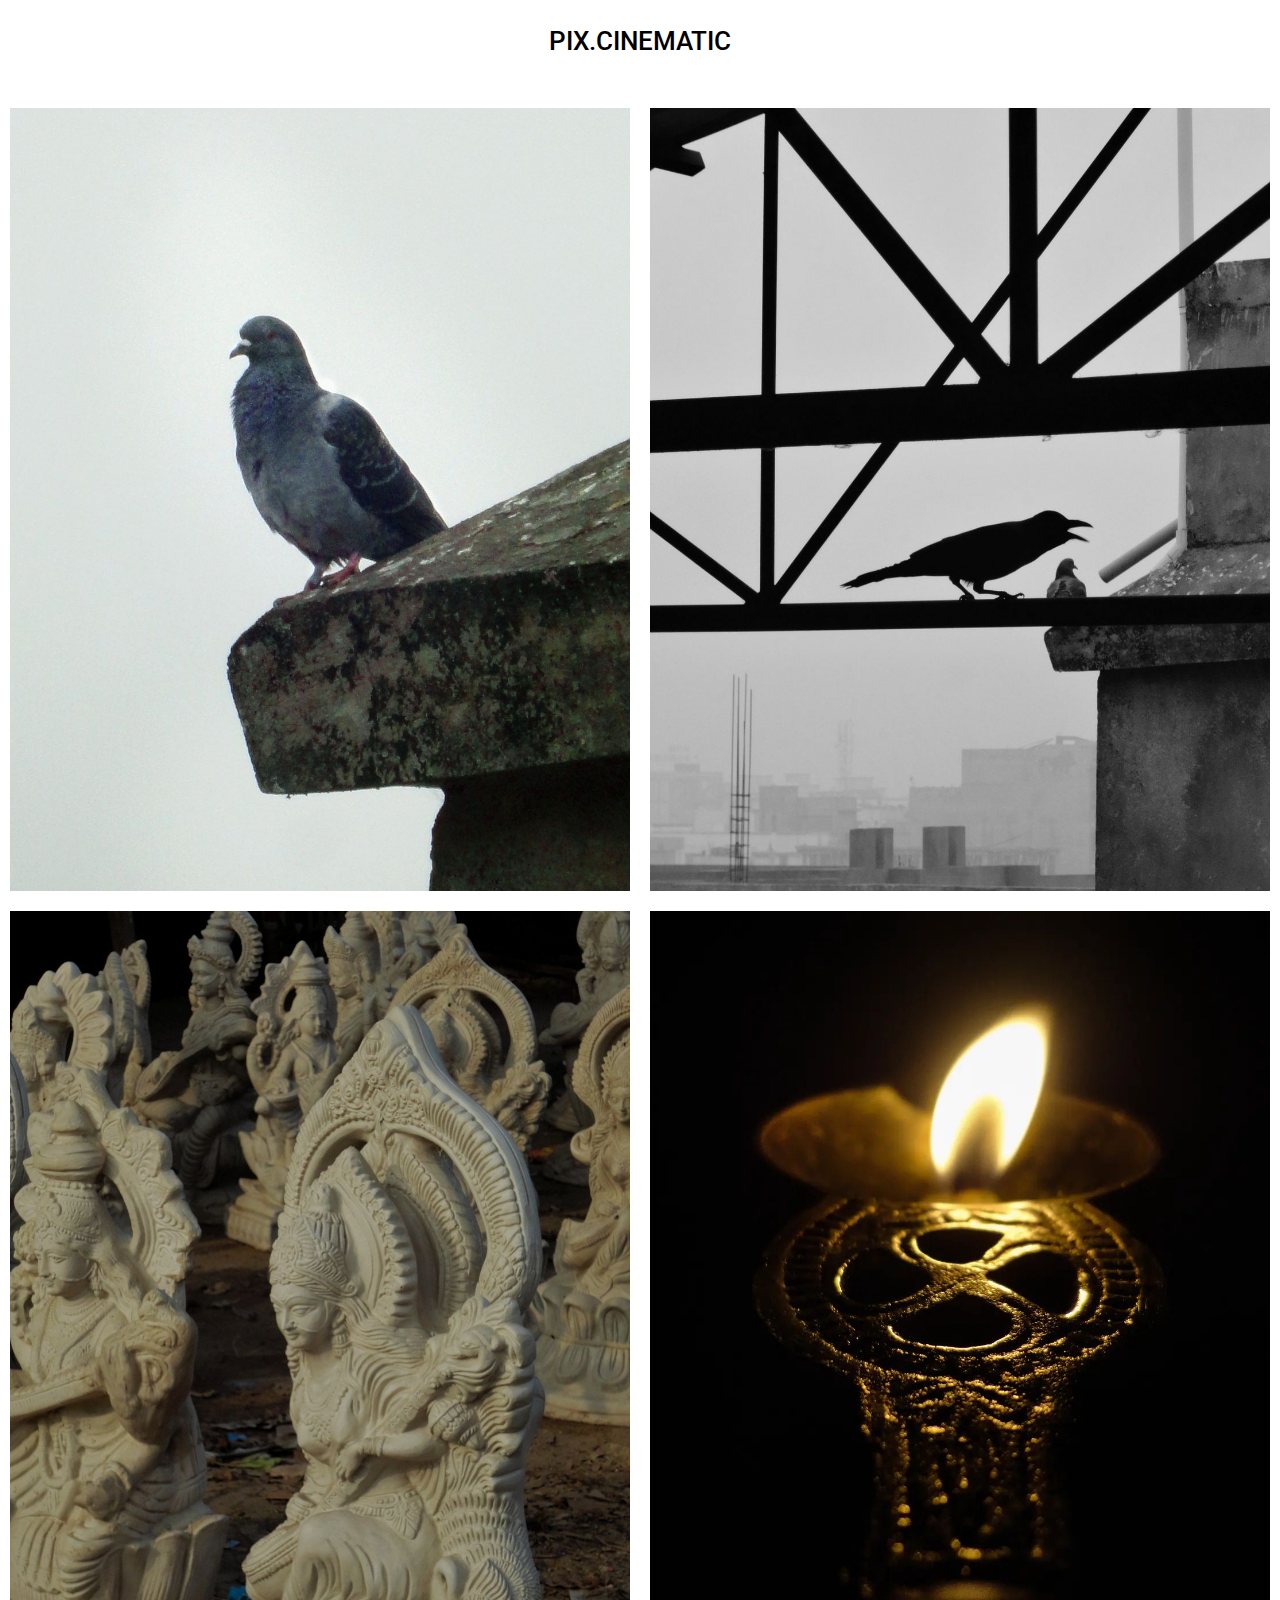
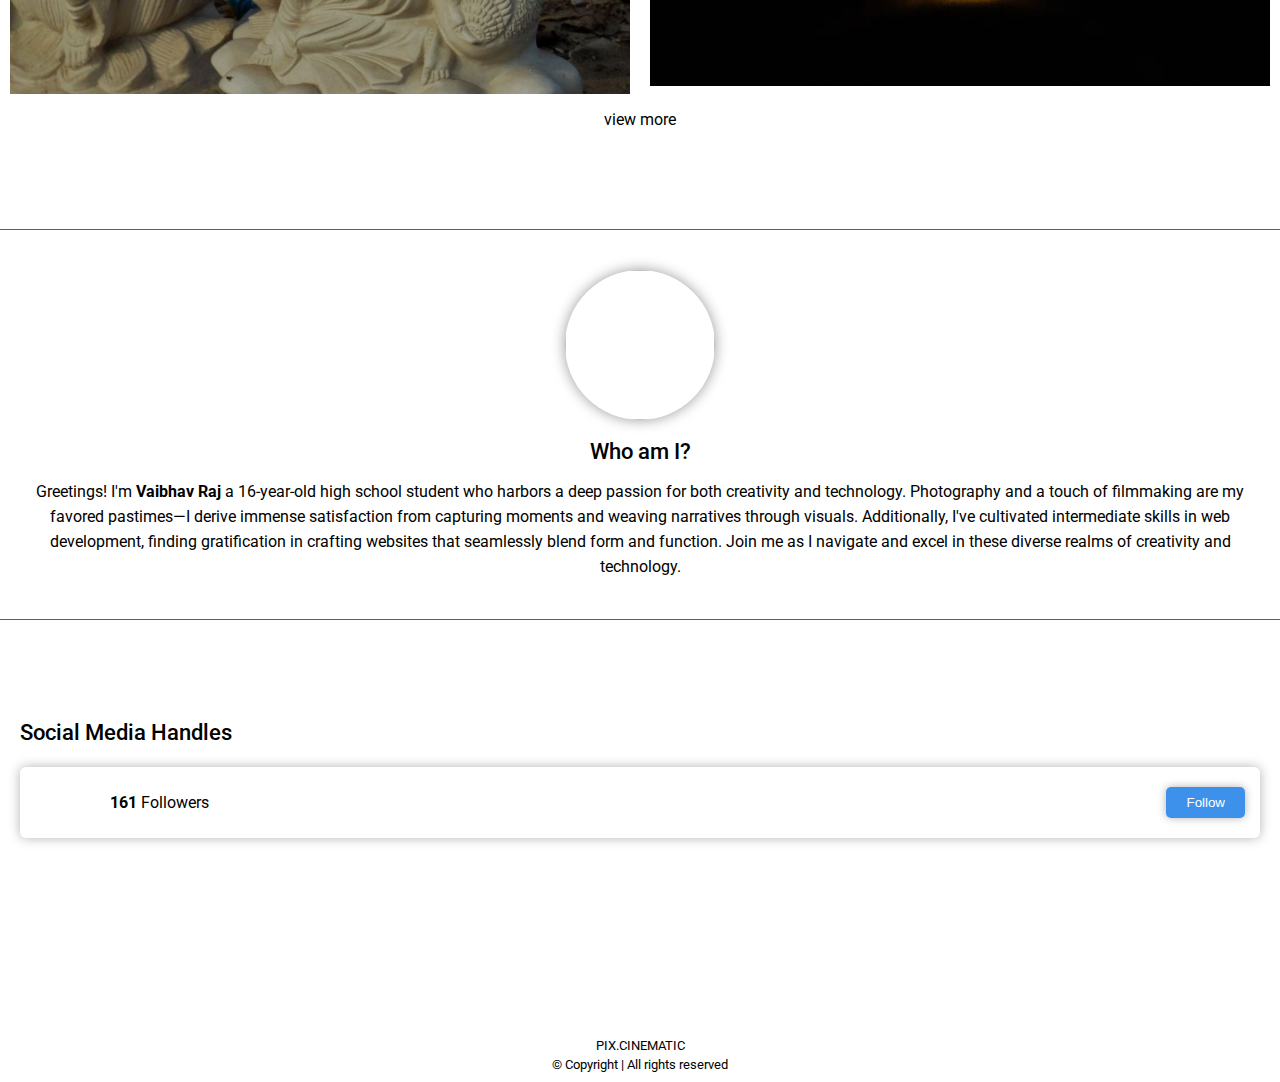
==== index.html @ 975d8ec2 "Update index.html" ====
<!DOCTYPE html>
<html lang="en">
<head>
    <meta charset="UTF-8">
    <meta name="viewport" content="width=device-width, initial-scale=1.0">
    <link rel="icon" href="photos/favicon.ico" type="image/x-icon">
    <link rel="preconnect" href="https://fonts.googleapis.com">
    <link rel="preconnect" href="https://fonts.gstatic.com" crossorigin>
    <link href="https://fonts.googleapis.com/css2?family=Roboto:ital,wght@0,100;0,300;0,400;0,500;0,700;0,900;1,100;1,300;1,400;1,500;1,700;1,900&display=swap" rel="stylesheet">
    <link rel="stylesheet" href="styles/general.css">
    <link rel="stylesheet" href="styles/header.css">
    <link rel="stylesheet" href="styles/image-gallery.css">
    <title>PIX.CINEMATIC</title>
</head>
<body>
    <div class="website-title-container">
        <p class="website-title">
            PIX.CINEMATIC
        </p>
    </div>

    <div class="image-gallery">
        <img src="photos/323718469_852703949117748_4686395099202773573_n.jpg" alt="" class="img1">
        <img src="photos/324070933_559258069401176_3761533366949712993_n.jpg" alt="" class="img1">
        <img src="photos/323819010_437689265125963_5171360180471451724_n.jpg" alt="" class="img1">
        <img src="photos/313040644_421144173552099_348940102119097454_n.webp.jpg" alt="" class="img1">
    </div>
    <div class="view-more-container">
        <p class="view-more">
            <a href="https://www.instagram.com/pix.cinematic/" target="_blank" style="text-decoration: none; color: black;">
            view more
        </a>
        </p>
    </div>
    <div class="line-break"></div>
    <div class="portfolio">
        <div class="my-image-conatiner">
            <img class="my-image" src="photos/20221016_215756.jpg" alt="">
        </div>
        <div class="about-me">
            <p class="my-name">Who am I?</p>
            <p class="my-info">Greetings! I'm <b>Vaibhav Raj</b> a 16-year-old high school student who harbors a deep passion for both creativity and technology. Photography and a touch of filmmaking are my favored pastimes—I derive immense satisfaction from capturing moments and weaving narratives through visuals. Additionally, I've cultivated intermediate skills in web development, finding gratification in crafting websites that seamlessly blend form and function. Join me as I navigate and excel in these diverse realms of creativity and technology.
            </p>
        </div>
        
    </div>
    <div class="line-break"></div>
    <div class="social-media-handles-section">
        <p class="social-media-handles">Social Media Handles</p>
        <div class="instagram-handle">
            
            <img src="Photos/324909149_715443993531670_6586770427193460908_n.jpg" alt="" class="insta-profile-pic">
            
            <div class="followers-section">
                <p><b>161</b> Followers</p>
            </div>
            <div class="button-section" >
                <a href="https://www.instagram.com/pix.cinematic/" style="text-decoration: none;">
                <button class="follow-button">
                    Follow
                </button>
            </a>
            </div>
        </div>
    </div>
    <!--<div class="line-break"></div>-->
    <div class="footer">
        <p class="pix-cinematic">
            PIX.CINEMATIC
        </p>
        <p class="footer-text">
            &#169; Copyright | All rights reserved
        </p>

    </div>
</body>
</html>
---- styles/general.css ----
body {
    font-family: Roboto, Arial;
    margin: 0;
}
.footer {
    text-align: center;
    margin-bottom: 10px;
    margin-top: 100px;
}
.footer-text {
    margin-top: 0;
    margin-bottom: 0px;
    font-size: 13px;
}
.pix-cinematic {
    margin-top: 0;
    margin-bottom: 4px;
    font-size: 13px;
}
---- styles/header.css ----
.website-title-container {
    text-align: center;
    height: 32px;
    margin-top: 0;
    margin-bottom: 50px;
}
.website-title {
    font-size: 26px;
    font-weight: 500;
}
---- styles/image-gallery.css ----
.image-gallery {
    display: grid;
    grid-template-columns: 1fr 1fr;
    column-gap: 20px;
    row-gap: 20px;
    margin-top: 0;
    padding-left: 10px;
    padding-right: 10px;
    background-color: rgb(255, 255, 255);

}
.img1 {
    width: 100%;
}
.view-more-container {
    text-align: center;
    margin-bottom: 100px;
}
.line-break {
    height: 1px;
    background-color: rgb(96, 96, 96);

}
.portfolio {
    text-align: center;
    padding-left: 10px;
    padding-right: 10px;
    margin-top: 40px;
    
}
.about-me {
    text-align: center;
    margin-bottom: 40px;
}
.my-image-container {
    margin-left: 20px;
    width: 150px;
}
.my-image {
    width: 150px;
    height: 150px;
    object-fit: cover;
    object-position: top;
    border-radius: 50%;
    box-shadow: 0px 0px 14px rgba(0, 0, 0, 0.4);
    /*border-style: solid;
    border-width: 2px;
    border-color: rgb(96, 96, 96);*/
}
.my-name {
    font-size: 22px;
    font-weight: 500;
    margin-top: 15px;
    margin-bottom: 0;
}
.my-info {
    line-height: 25px;
    margin-top: 15px;
}
.social-media-handles-section {
    padding-left: 20px;
    padding-right: 20px;
    margin-top: 100px;
    margin-bottom: 200px;
}
.social-media-handles {
    font-size: 22px;
    font-weight: 500;
}
.instagram-handle {
    display: flex;
    flex-direction: row;
    align-items: center;
    justify-content: space-between;
    box-shadow: 0px 0px 12px rgba(0, 0, 0, 0.3);
    padding-top: 10px;
    padding-bottom: 10px;
    padding-left: 15px;
    padding-right: 15px;
    border-radius: 6px;

}

.insta-profile-pic {
    width: 60px;
    border-radius: 50%;
}
.followers-section {
    flex: 1;
    margin-left: 15px;
    margin-right: 20px;
}

.follow-button {
    background-color: rgb(61, 145, 235);
    color: white;
    padding-top: 8px;
    padding-bottom: 8px;
    padding-left: 20px;
    padding-right: 20px;
    border: none;
    border-radius: 5px;
    box-shadow: 0px 0px 8px rgba(0, 0, 0, 0.3);
    cursor: pointer;
    transition: background-color 0.15s;

}
.follow-button:active {
    background-color: rgb(38, 130, 228);
}
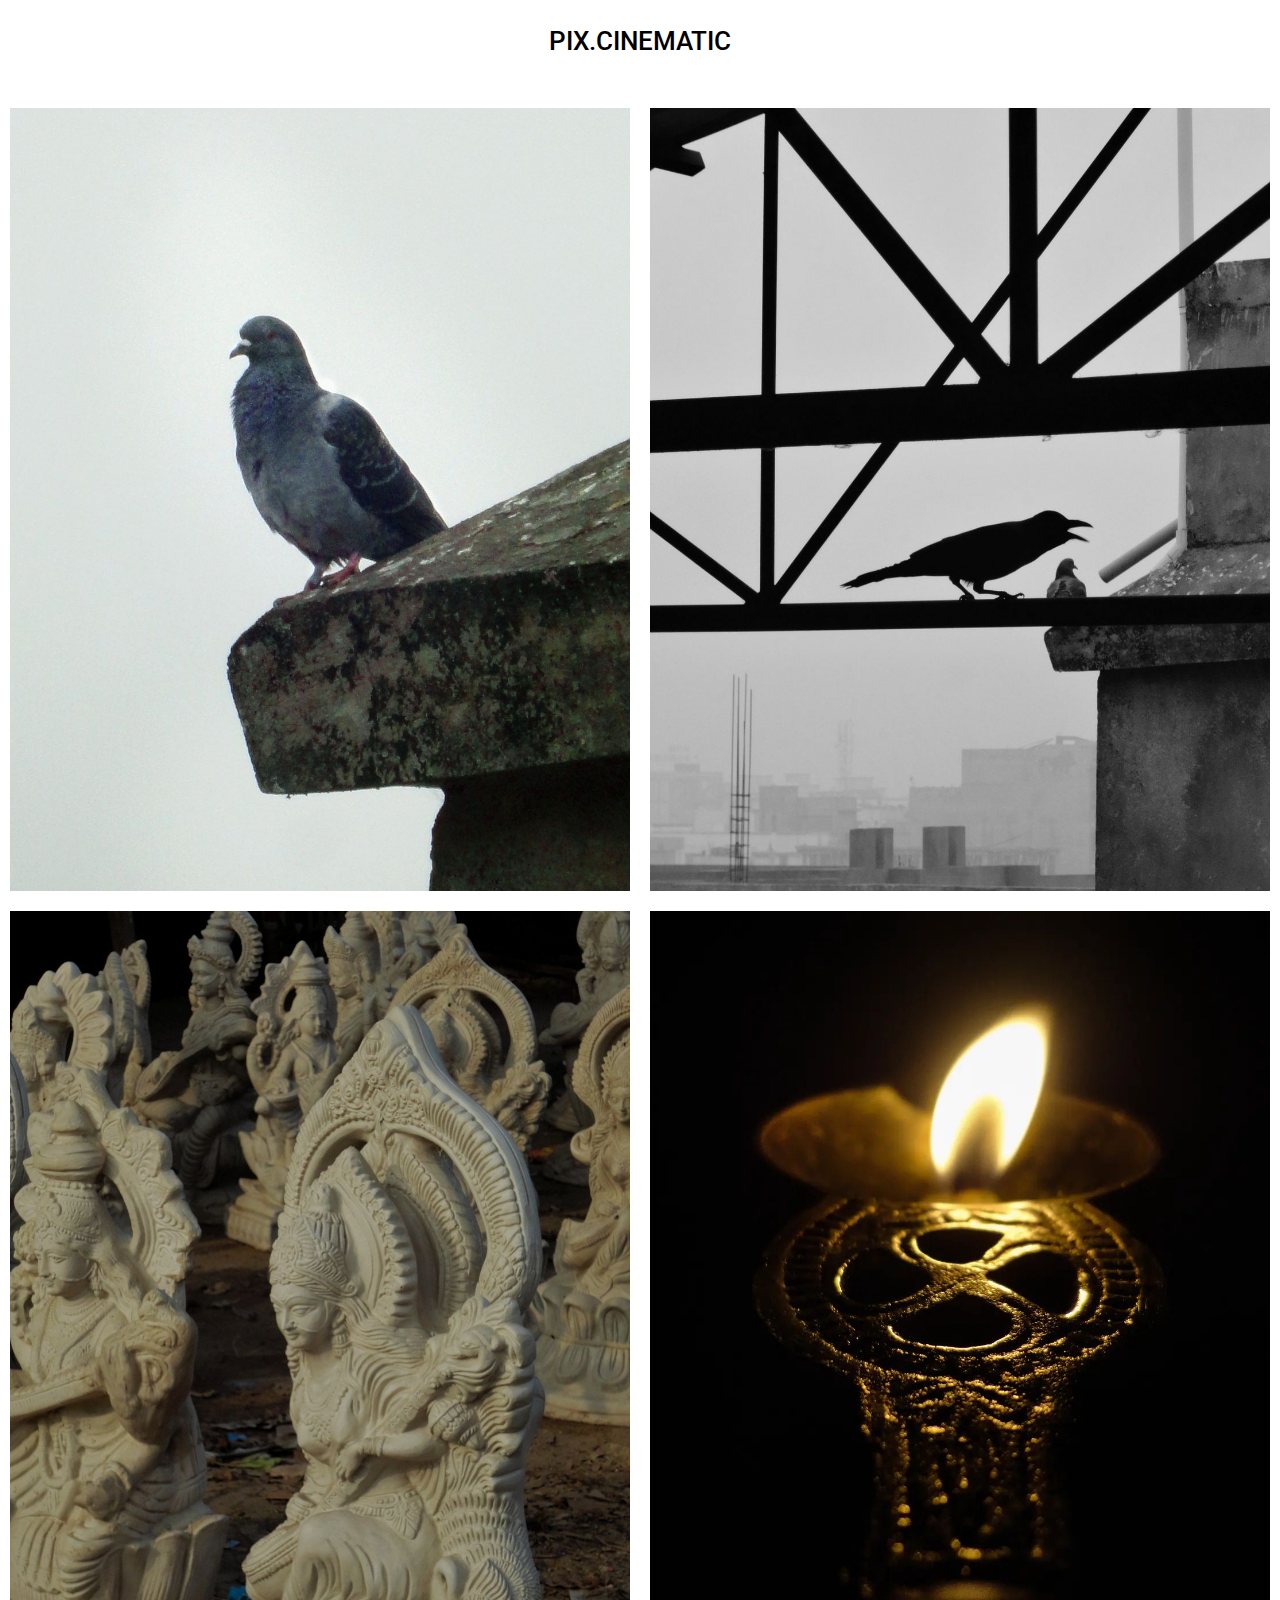
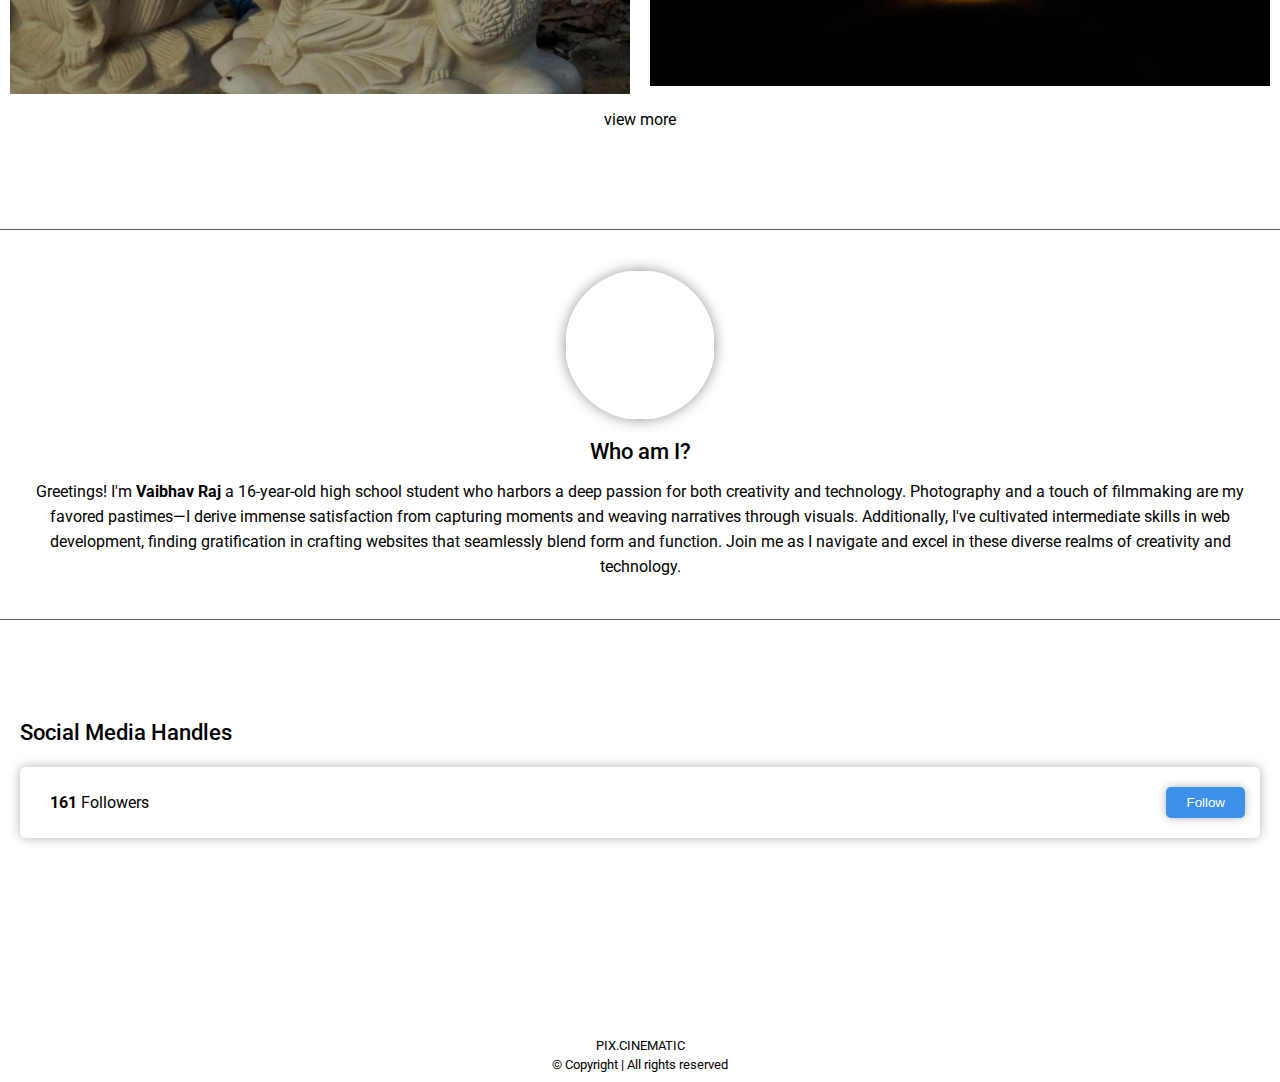
==== commit ef884363: "Update index.html" ====
--- a/index.html
+++ b/index.html
@@ -49,8 +49,9 @@
         <p class="social-media-handles">Social Media Handles</p>
         <div class="instagram-handle">
             
-            <img src="Photos/324909149_715443993531670_6586770427193460908_n.jpg" alt="" class="insta-profile-pic">
-            
+            <div class="image-container-profile">
+                <img src="Photos/324909149_715443993531670_6586770427193460908_n.jpg" alt="" class="insta-profile-pic">
+            </div>
             <div class="followers-section">
                 <p><b>161</b> Followers</p>
             </div>
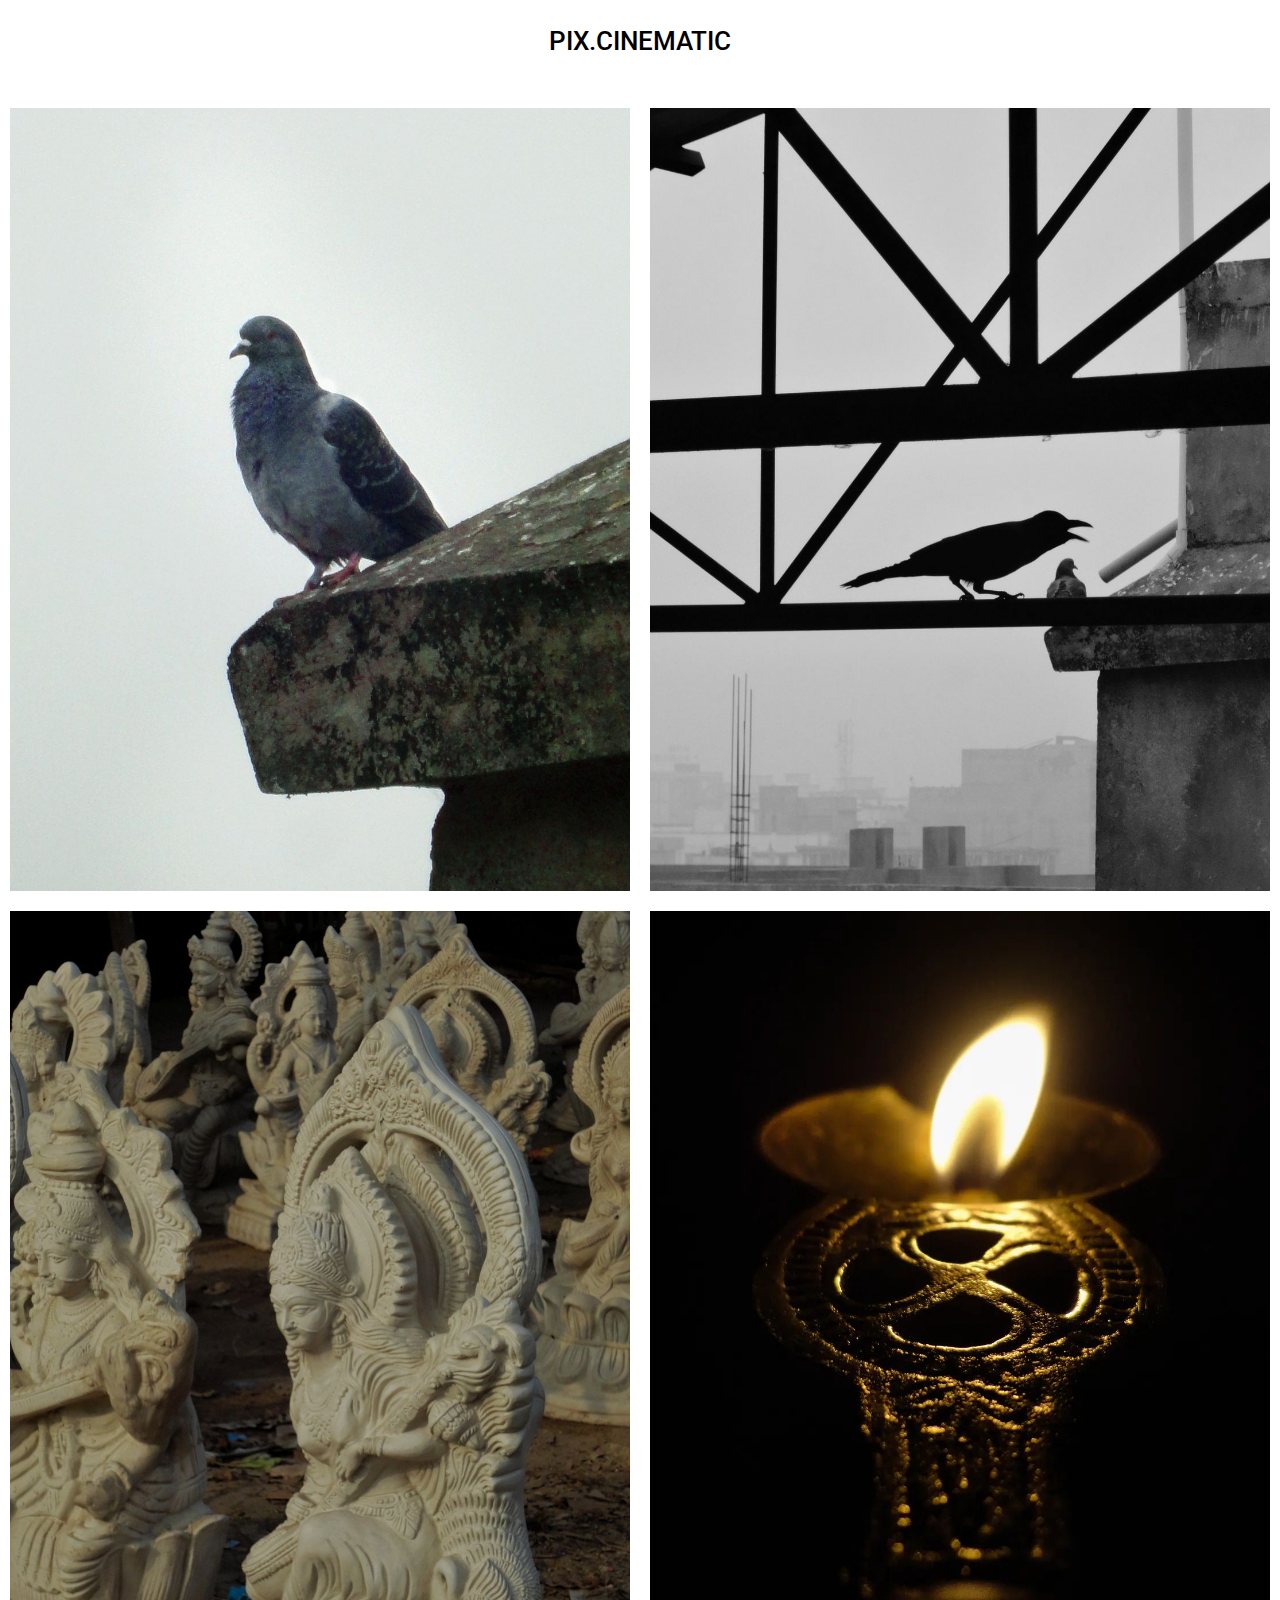
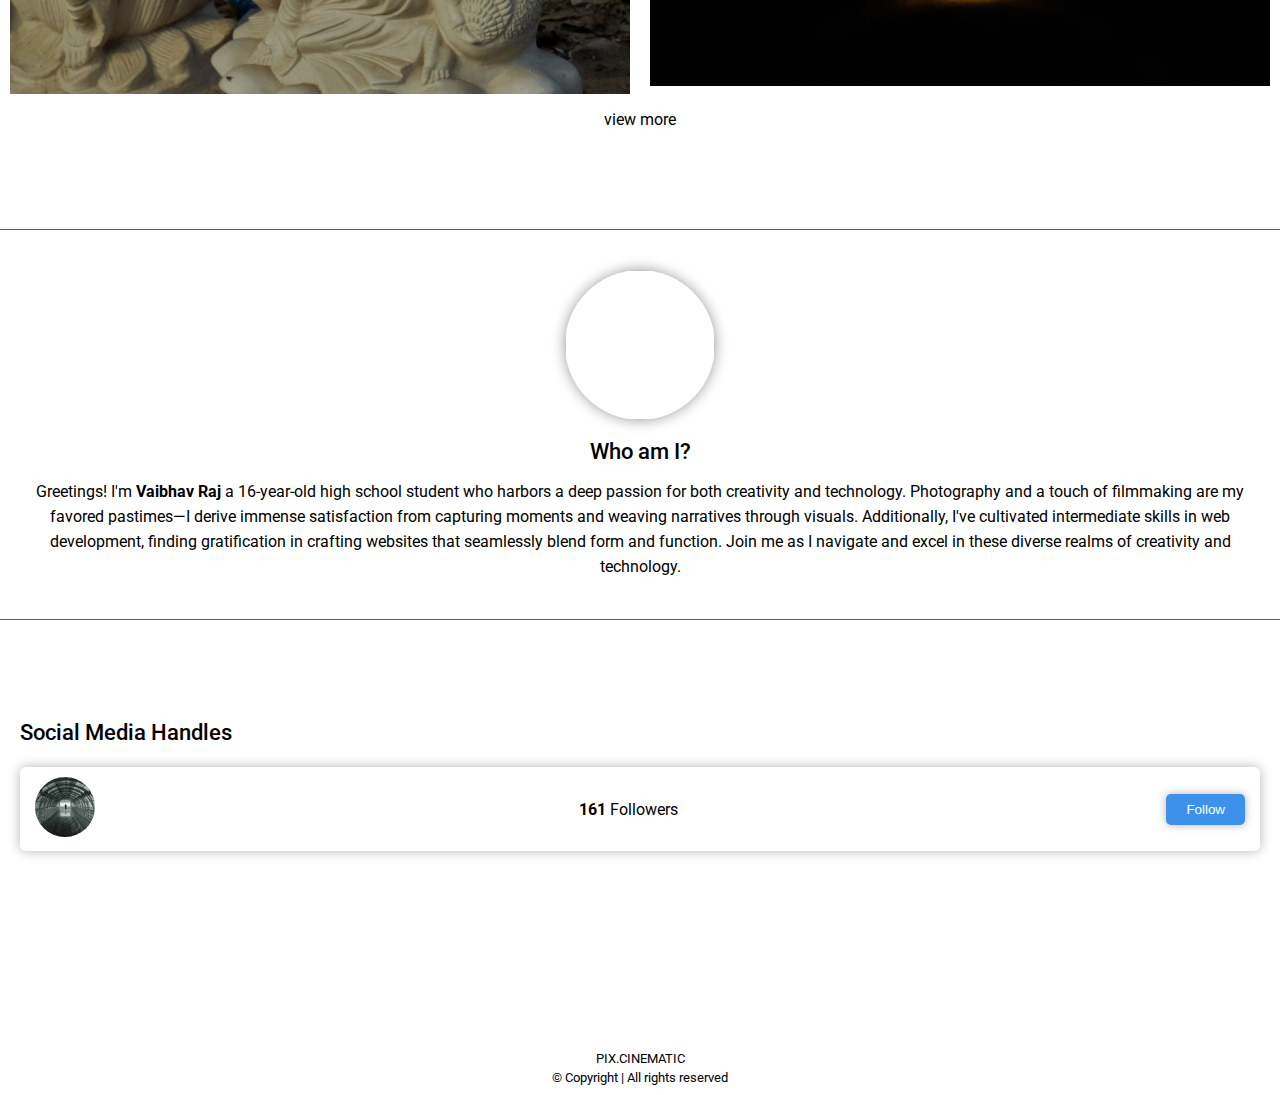
==== commit dddfa755: "Update index.html" ====
--- a/index.html
+++ b/index.html
@@ -50,7 +50,7 @@
         <div class="instagram-handle">
             
             <div class="image-container-profile">
-                <img src="Photos/324909149_715443993531670_6586770427193460908_n.jpg" alt="" class="insta-profile-pic">
+                <img src="photos/324909149_715443993531670_6586770427193460908_n.jpg" alt="" class="insta-profile-pic">
             </div>
             <div class="followers-section">
                 <p><b>161</b> Followers</p>
--- a/styles/image-gallery.css
+++ b/styles/image-gallery.css
@@ -81,12 +81,15 @@
 
 }
 
+.image-container-profile {
+    width: 60px;
+}
 .insta-profile-pic {
     width: 60px;
     border-radius: 50%;
 }
 .followers-section {
-    flex: 1;
+    
     margin-left: 15px;
     margin-right: 20px;
 }
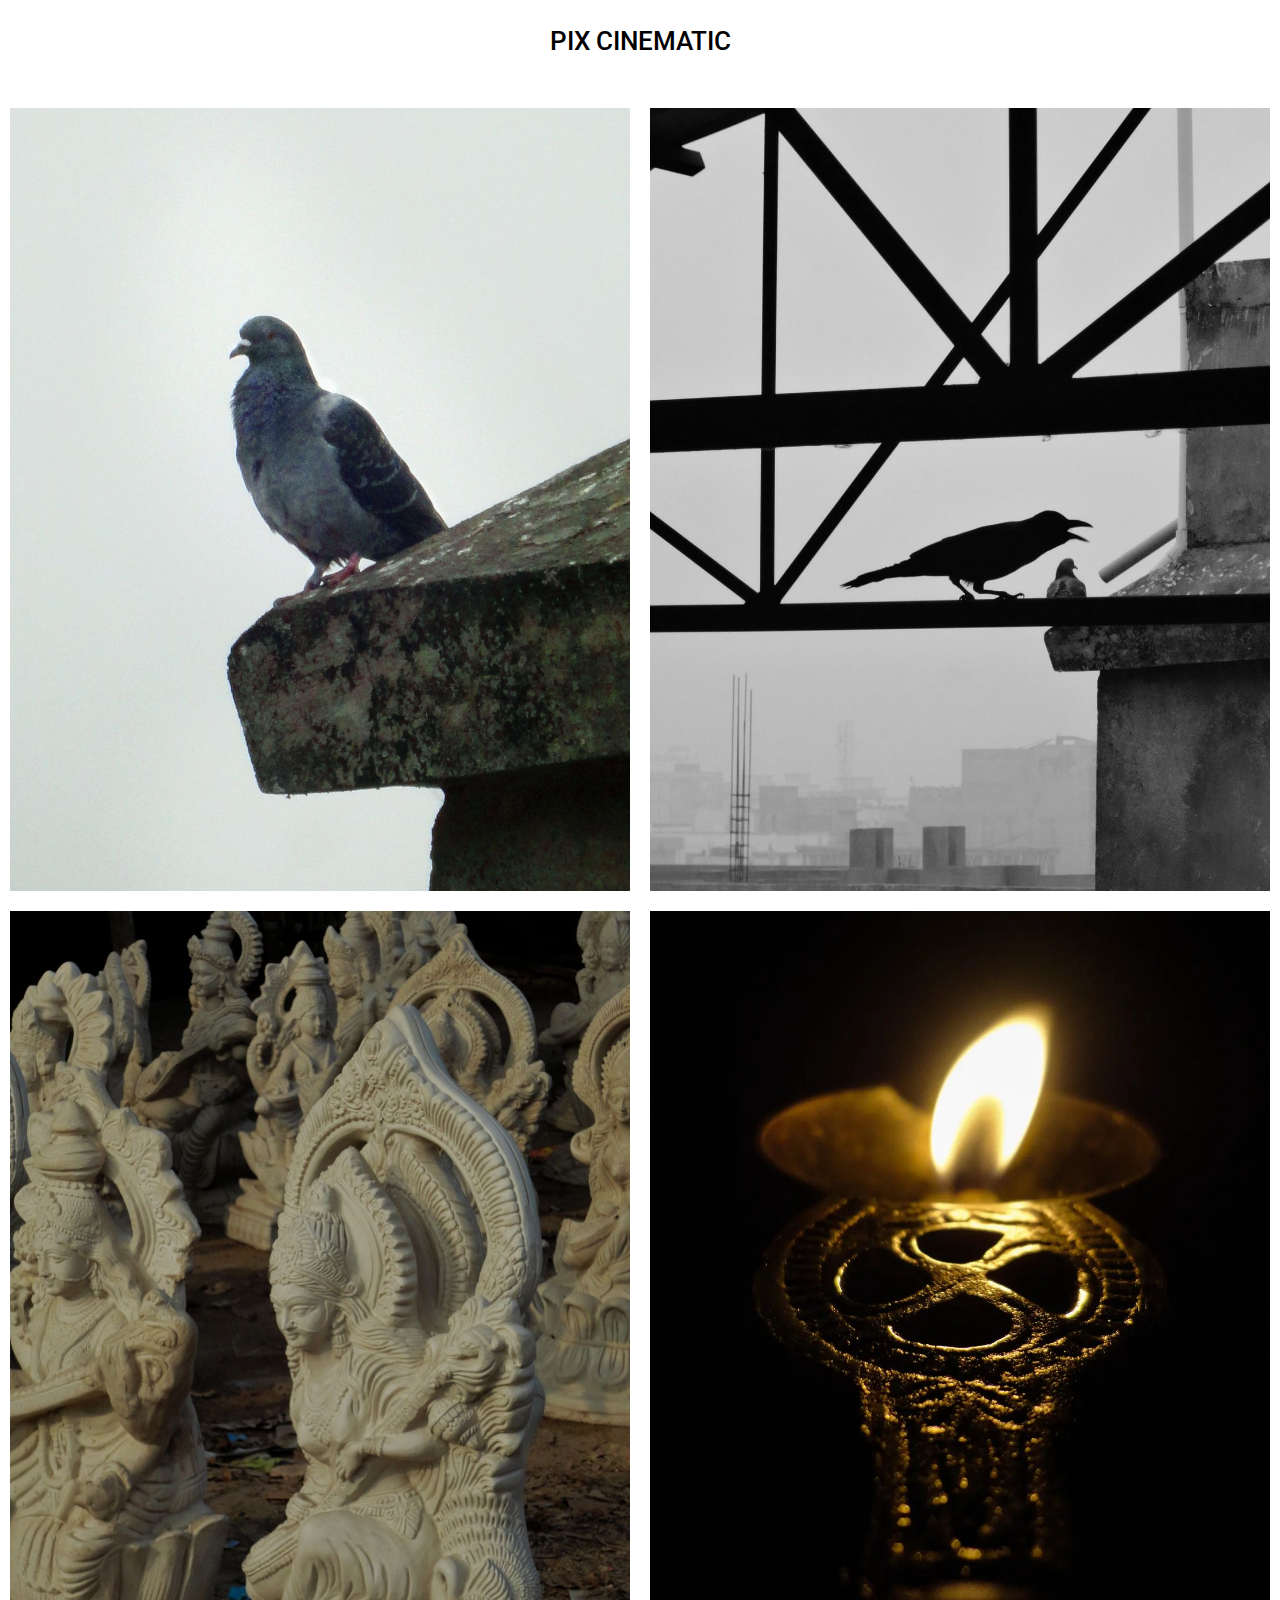
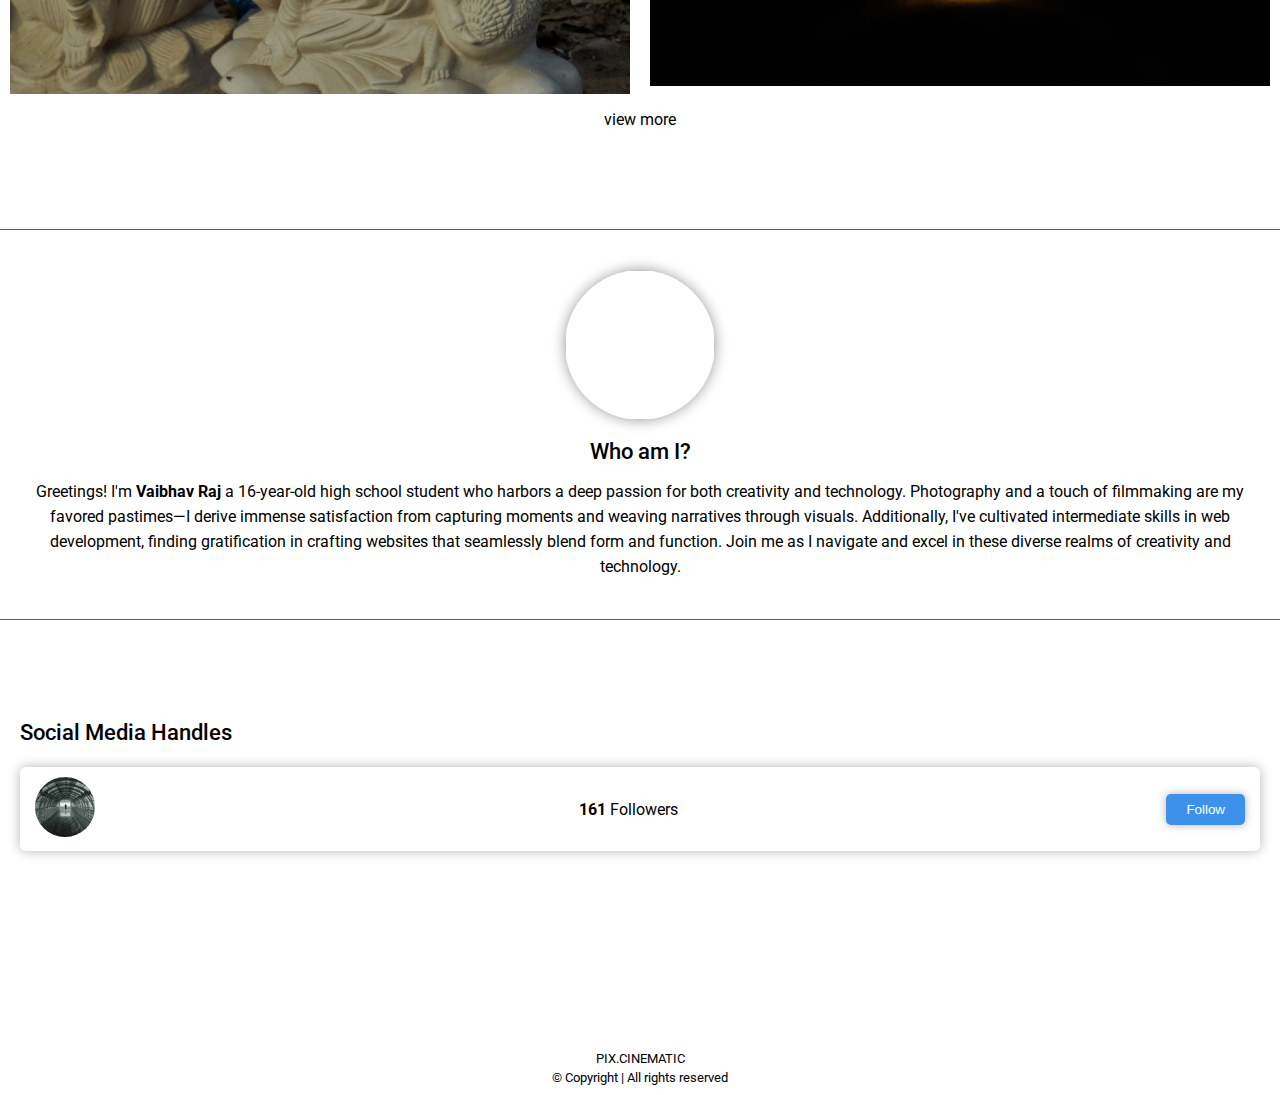
==== commit 43011ef4: "Update index.html" ====
--- a/index.html
+++ b/index.html
@@ -15,7 +15,7 @@
 <body>
     <div class="website-title-container">
         <p class="website-title">
-            PIX.CINEMATIC
+            PIX CINEMATIC
         </p>
     </div>
 
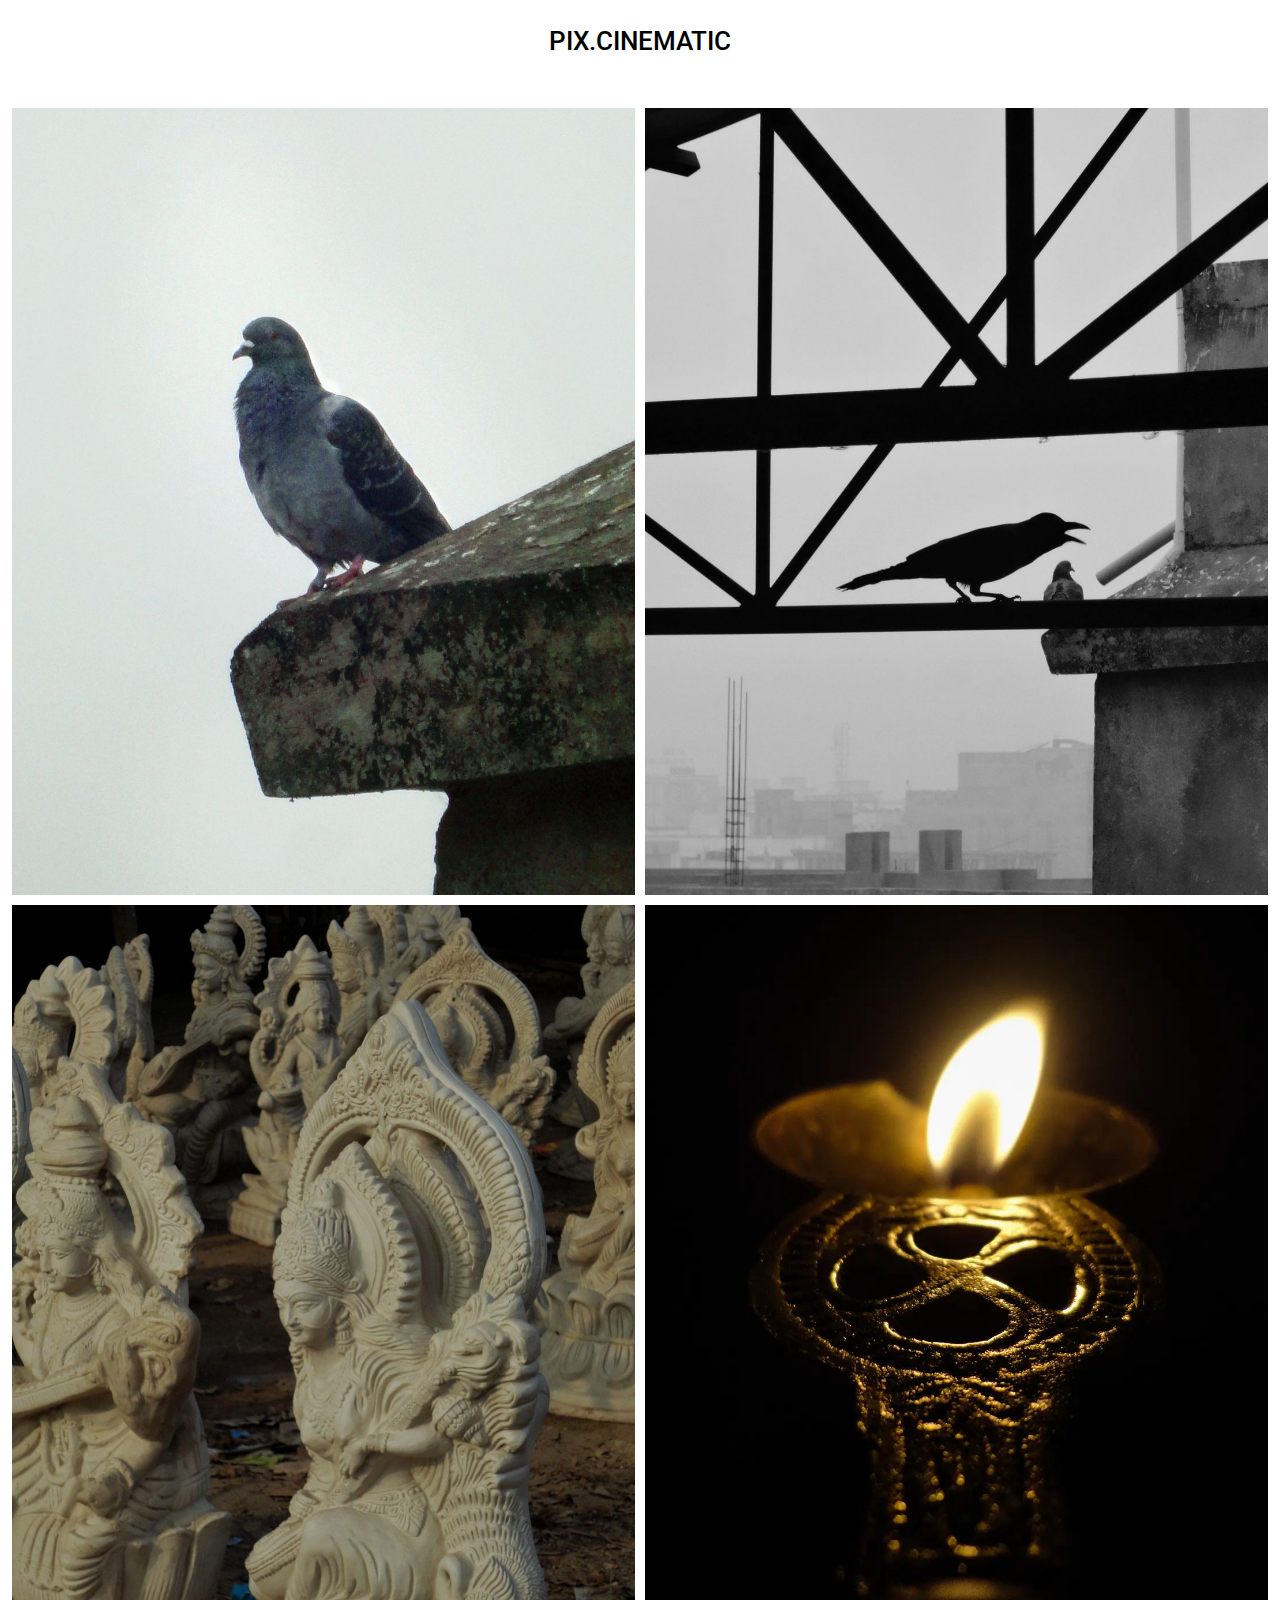
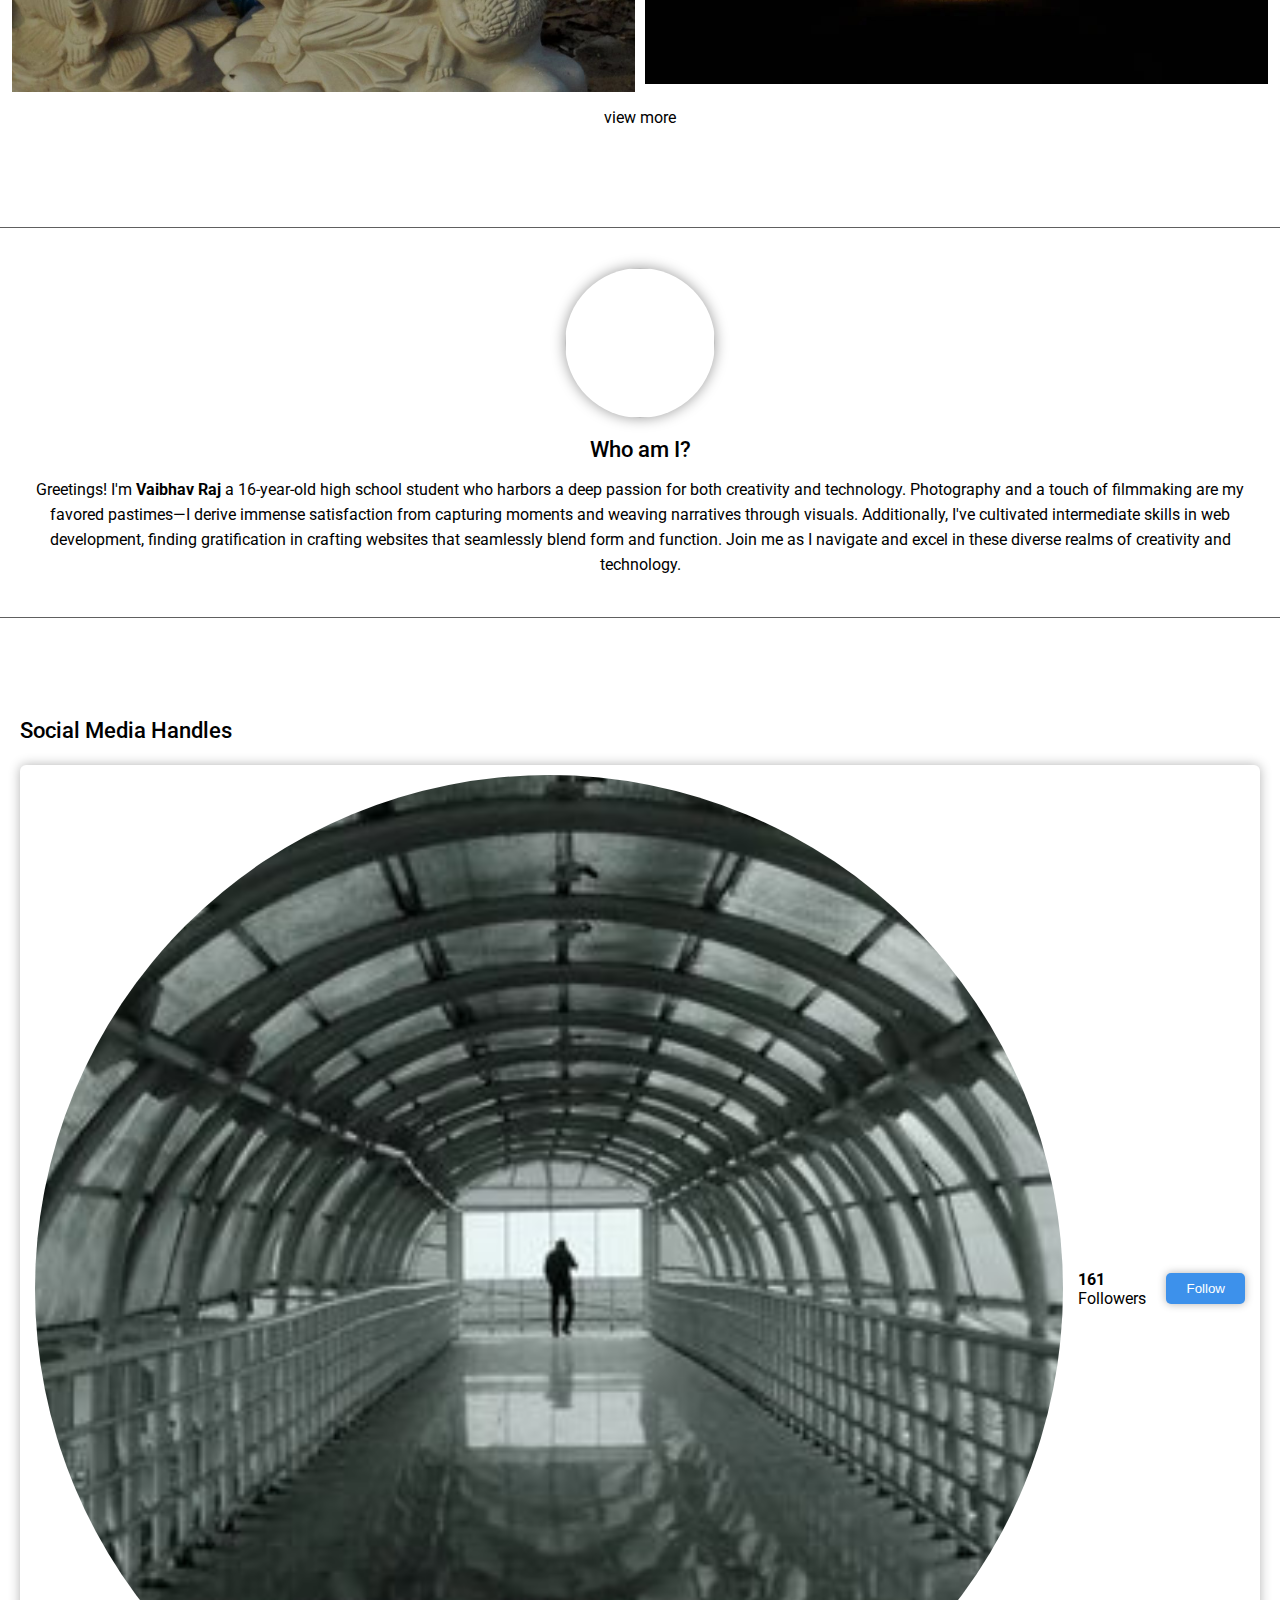
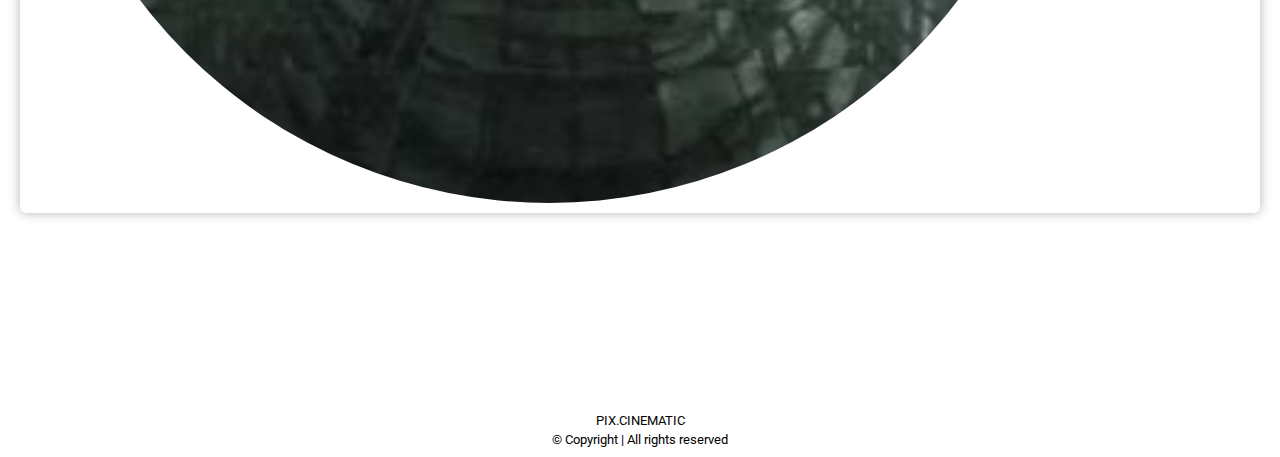
==== commit 5aa116ea: "Update index.html" ====
--- a/index.html
+++ b/index.html
@@ -15,7 +15,7 @@
 <body>
     <div class="website-title-container">
         <p class="website-title">
-            PIX CINEMATIC
+            PIX.CINEMATIC
         </p>
     </div>
 
@@ -49,9 +49,8 @@
         <p class="social-media-handles">Social Media Handles</p>
         <div class="instagram-handle">
             
-            <div class="image-container-profile">
-                <img src="photos/324909149_715443993531670_6586770427193460908_n.jpg" alt="" class="insta-profile-pic">
-            </div>
+            <img src="photos/324909149_715443993531670_6586770427193460908_n.jpg" alt="" class="insta-profile-pic">
+            
             <div class="followers-section">
                 <p><b>161</b> Followers</p>
             </div>
--- a/styles/image-gallery.css
+++ b/styles/image-gallery.css
@@ -1,11 +1,11 @@
 .image-gallery {
     display: grid;
     grid-template-columns: 1fr 1fr;
-    column-gap: 20px;
-    row-gap: 20px;
+    column-gap: 10px;
+    row-gap: 10px;
     margin-top: 0;
-    padding-left: 10px;
-    padding-right: 10px;
+    padding-left: 12px;
+    padding-right: 12px;
     background-color: rgb(255, 255, 255);
 
 }
@@ -23,8 +23,8 @@
 }
 .portfolio {
     text-align: center;
-    padding-left: 10px;
-    padding-right: 10px;
+    padding-left: 12px;
+    padding-right: 12px;
     margin-top: 40px;
     
 }
@@ -85,11 +85,11 @@
     width: 60px;
 }
 .insta-profile-pic {
-    width: 60px;
+    width: 100%;
     border-radius: 50%;
 }
 .followers-section {
-    
+    flex: 1;
     margin-left: 15px;
     margin-right: 20px;
 }
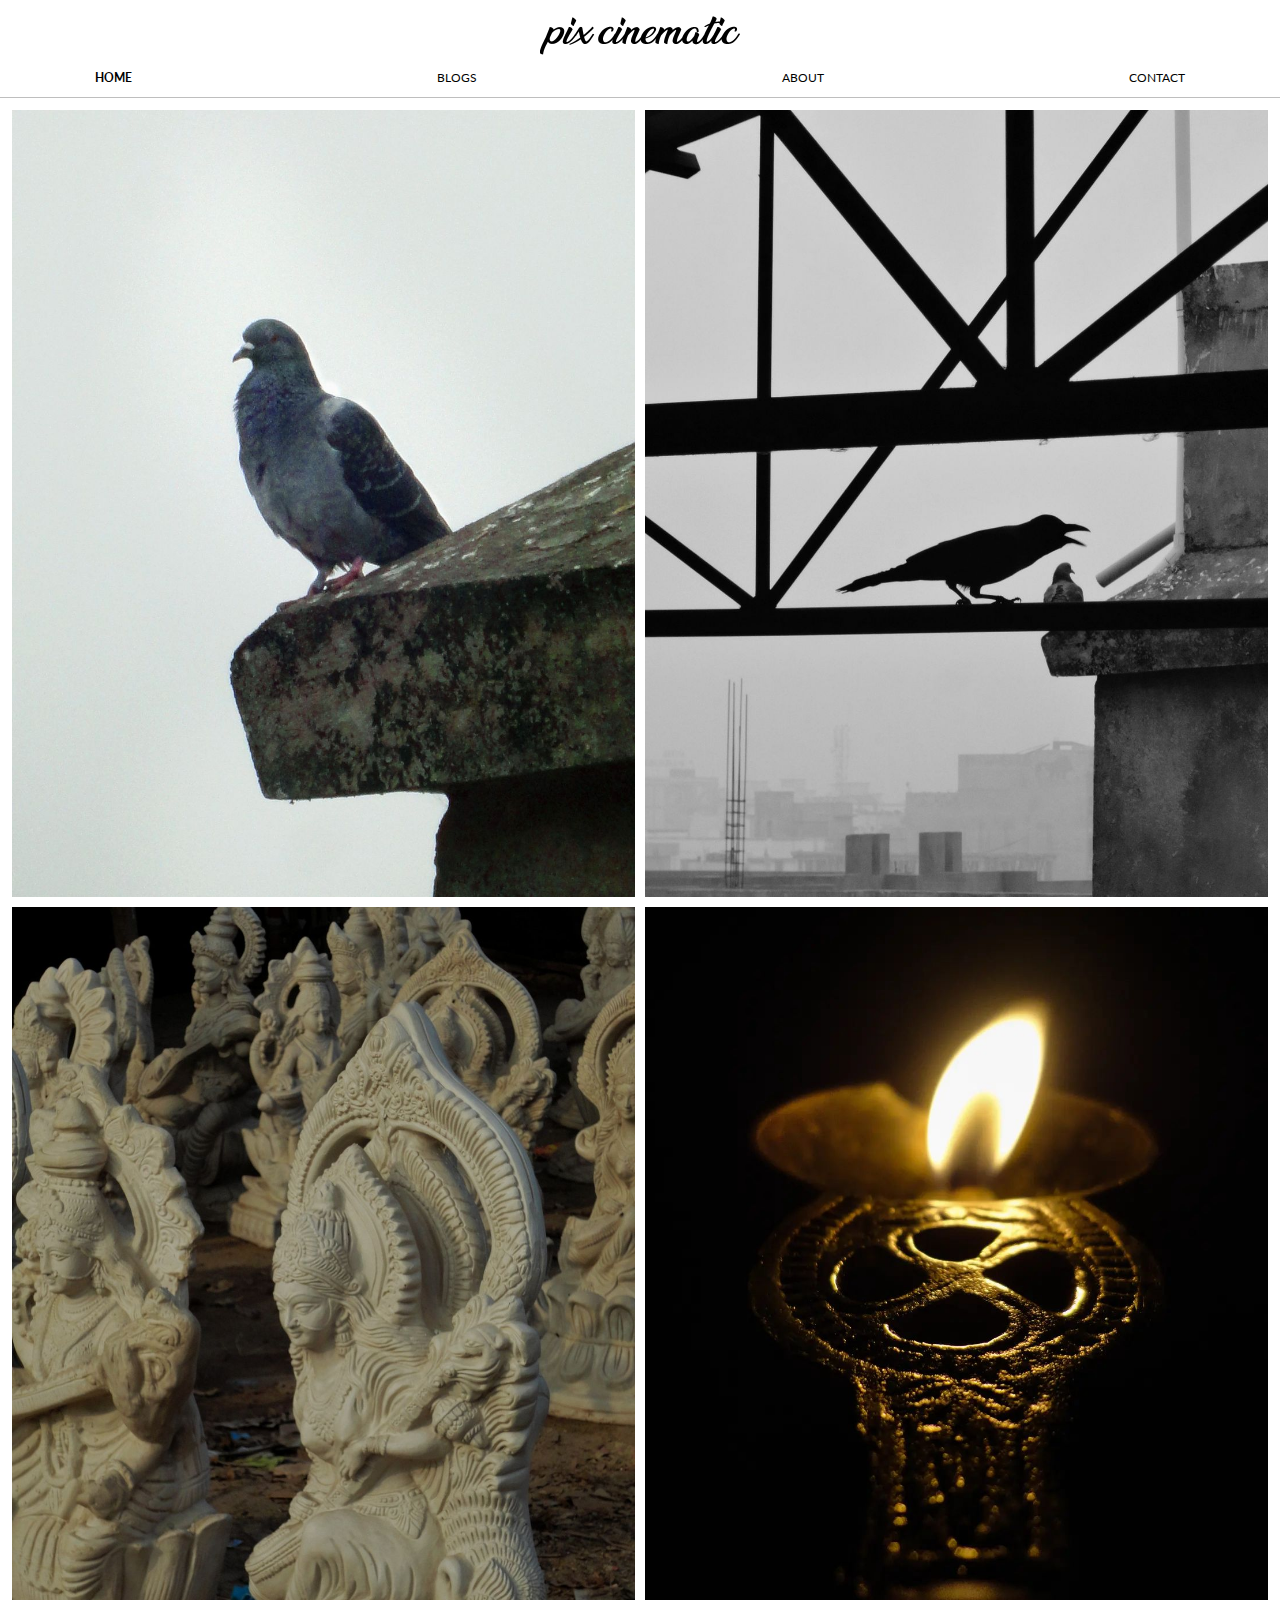
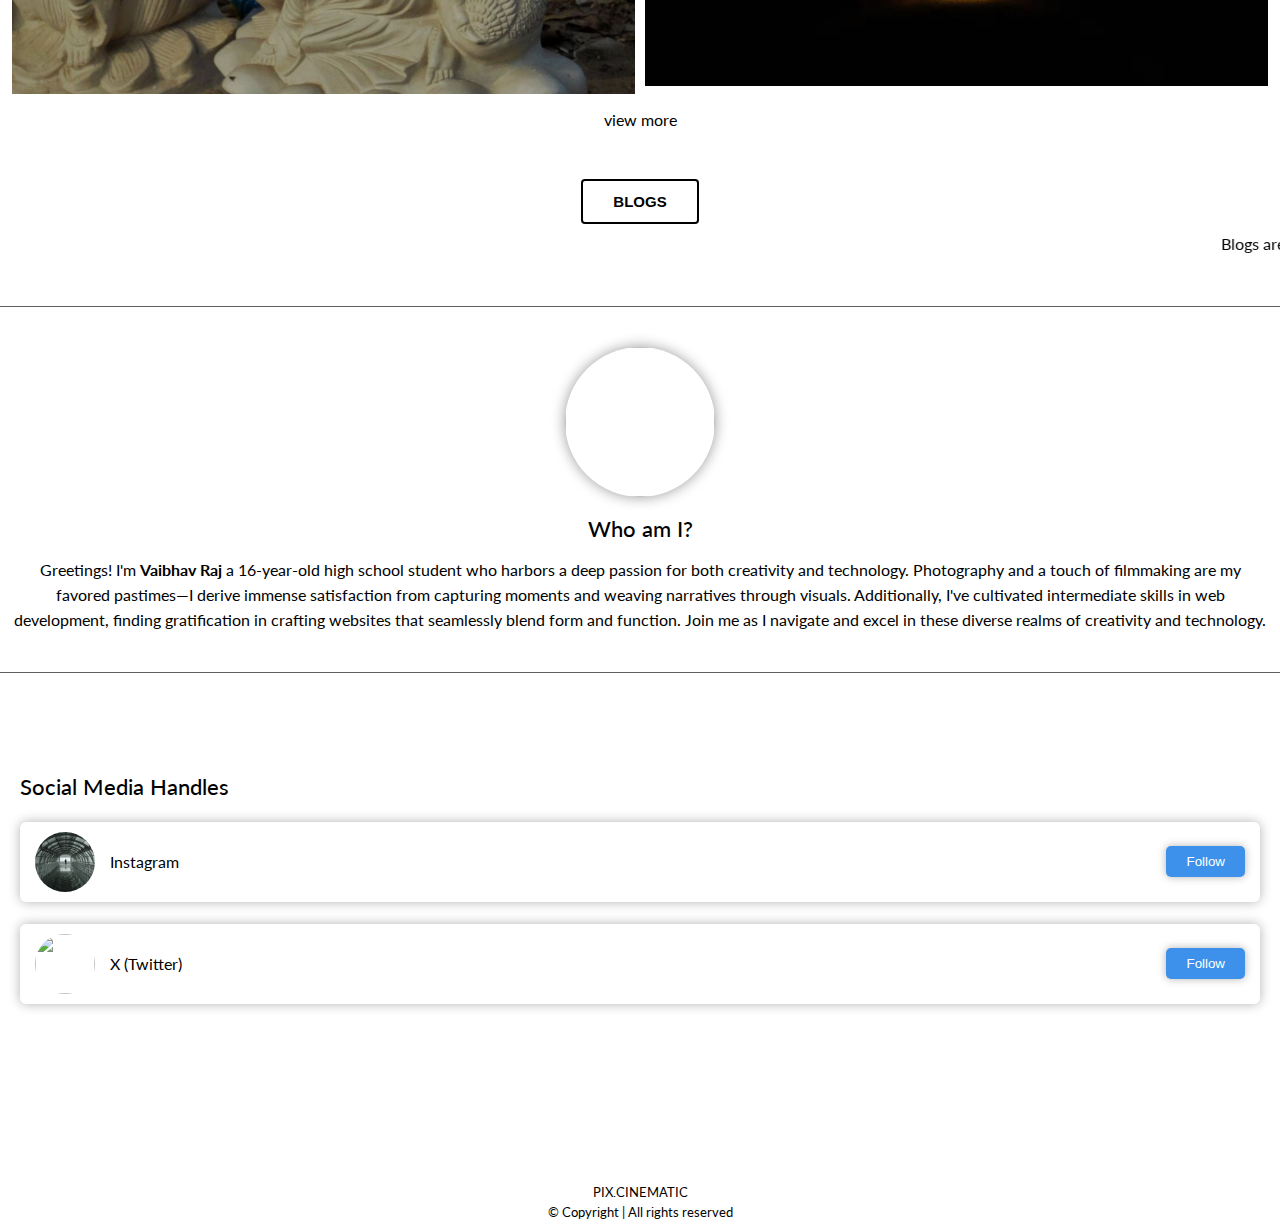
==== commit 0d3d20e5: "Add files via upload" ====
--- a/index.html
+++ b/index.html
@@ -6,18 +6,31 @@
     <link rel="icon" href="photos/favicon.ico" type="image/x-icon">
     <link rel="preconnect" href="https://fonts.googleapis.com">
     <link rel="preconnect" href="https://fonts.gstatic.com" crossorigin>
+    <link rel="preconnect" href="https://fonts.googleapis.com">
+    <link rel="preconnect" href="https://fonts.gstatic.com" crossorigin>
+    <link href="https://fonts.googleapis.com/css2?family=Lato:ital,wght@0,100;0,300;0,400;0,700;0,900;1,100;1,300;1,400;1,700;1,900&family=Roboto:ital,wght@0,100;0,300;0,400;0,500;0,700;0,900;1,100;1,300;1,400;1,500;1,700;1,900&display=swap" rel="stylesheet">
     <link href="https://fonts.googleapis.com/css2?family=Roboto:ital,wght@0,100;0,300;0,400;0,500;0,700;0,900;1,100;1,300;1,400;1,500;1,700;1,900&display=swap" rel="stylesheet">
     <link rel="stylesheet" href="styles/general.css">
     <link rel="stylesheet" href="styles/header.css">
     <link rel="stylesheet" href="styles/image-gallery.css">
-    <title>PIX.CINEMATIC</title>
+    <title>pix.cinematic</title>
 </head>
 <body>
     <div class="website-title-container">
-        <p class="website-title">
+        <!--<p class="website-title">
             PIX.CINEMATIC
-        </p>
+        </p>-->
+        <img src="photos/logo.png" alt="" class="logo">
+        <div class="nav-items">
+            <a href="index.html" class="nav-item-anchor"><p class="nav-item-individual" style="font-weight: bold;">HOME</p></a>
+            <a href="blog-page.html" class="nav-item-anchor"><p class="nav-item-individual">BLOGS</p></a>
+            <a href="about.html" class="nav-item-anchor"><p class="nav-item-individual">ABOUT</p></a>
+            <a href="contact.html" class="nav-item-anchor"><p class="nav-item-individual">CONTACT</p></a>
+        </div>
     </div>
+    
+
+   
 
     <div class="image-gallery">
         <img src="photos/323718469_852703949117748_4686395099202773573_n.jpg" alt="" class="img1">
@@ -32,6 +45,16 @@
         </a>
         </p>
     </div>
+    <div class="blog-button-container">
+        <button class="blog">
+            <a href="blog-page.html" style="text-decoration: none; color: black;">
+            BLOGS
+            </a>
+        </button>
+        <marquee behavior="" direction="left" loop="" class="marquee-tag">
+            Blogs are uploaded every sunday at 9:00 PM IST
+        </marquee>
+    </div>
     <div class="line-break"></div>
     <div class="portfolio">
         <div class="my-image-conatiner">
@@ -42,7 +65,6 @@
             <p class="my-info">Greetings! I'm <b>Vaibhav Raj</b> a 16-year-old high school student who harbors a deep passion for both creativity and technology. Photography and a touch of filmmaking are my favored pastimes—I derive immense satisfaction from capturing moments and weaving narratives through visuals. Additionally, I've cultivated intermediate skills in web development, finding gratification in crafting websites that seamlessly blend form and function. Join me as I navigate and excel in these diverse realms of creativity and technology.
             </p>
         </div>
-        
     </div>
     <div class="line-break"></div>
     <div class="social-media-handles-section">
@@ -52,10 +74,25 @@
             <img src="photos/324909149_715443993531670_6586770427193460908_n.jpg" alt="" class="insta-profile-pic">
             
             <div class="followers-section">
-                <p><b>161</b> Followers</p>
+                <p>Instagram</p>
             </div>
             <div class="button-section" >
-                <a href="https://www.instagram.com/pix.cinematic/" style="text-decoration: none;">
+                <a href="https://www.instagram.com/pix.cinematic/" target="_blank" style="text-decoration: none;">
+                <button class="follow-button">
+                    Follow
+                </button>
+            </a>
+            </div>
+        </div>
+        <div class="instagram-handle">
+            
+            <img src="photos/20221016_215756.jpg" alt="" class="insta-profile-pic">
+            
+            <div class="followers-section">
+                <p>X (Twitter)</p>
+            </div>
+            <div class="button-section" >
+                <a href="https://twitter.com/VaibhavRaj70335" target="_blank" style="text-decoration: none;">
                 <button class="follow-button">
                     Follow
                 </button>
@@ -71,7 +108,6 @@
         <p class="footer-text">
             &#169; Copyright | All rights reserved
         </p>
-
     </div>
 </body>
-</html>
+</html>--- a/styles/general.css
+++ b/styles/general.css
@@ -1,11 +1,16 @@
 body {
-    font-family: Roboto, Arial;
+    font-family: Lato, sans-serif;
     margin: 0;
+    padding-top: 60px;
 }
 .footer {
     text-align: center;
     margin-bottom: 10px;
-    margin-top: 100px;
+    margin-top: 50px;
+    position: relative;
+    bottom: 0;
+    left: 0;
+    right: 0;
 }
 .footer-text {
     margin-top: 0;
@@ -16,4 +21,57 @@
     margin-top: 0;
     margin-bottom: 4px;
     font-size: 13px;
-}+}
+.blog-button-container {
+    text-align: center;
+    margin-bottom: 50px;
+}
+.blog {
+    background-color: transparent;
+    color: black;
+    padding-top: 12px;
+    padding-bottom: 12px;
+    padding-left: 30px;
+    padding-right: 30px;
+    font-size: 15px;
+    border-radius: 4px;
+    border-style: solid;
+    border-width: 2px;
+    border-color: black;
+    font-weight: bold;
+    cursor: pointer;
+    margin-bottom: 10px;
+}
+.blog:active {
+    background-color: black;
+    color: white;
+}
+.contatct-handles {
+    margin-top: 50px;
+    margin-bottom: 450px;
+}
+.contatct-individual {
+    display: grid;
+    grid-template-columns: 60px 1fr;
+    box-shadow: 0px 0px 5px rgba(0, 0, 0, 0.4);
+    margin-bottom: 15px;
+    margin-left: 40px;
+    margin-right: 40px;
+    padding-left: 8px;
+    padding-right: 8px;
+    padding-top: 5px;
+    padding-bottom: 5px;
+    border-radius: 4px;
+}
+.contatct-img {
+    height: 50px;
+    margin-right: 10px;
+    align-self: center;
+}
+.contact-text {
+    align-self: center;
+    color: black;
+}
+.anchor-contact {
+    text-decoration: none;
+}
--- a/styles/header.css
+++ b/styles/header.css
@@ -1,11 +1,44 @@
 .website-title-container {
     text-align: center;
-    height: 32px;
+    position: fixed;
+    background-color: white;
+    top: 0;
+    left: 0;
+    right: 0;
     margin-top: 0;
-    margin-bottom: 50px;
+    margin-bottom: 0;
+    z-index: +10;
+    height: 94.2px;
 }
-.website-title {
+/*.website-title {
     font-size: 26px;
-    font-weight: 500;
+    font-weight: bold;
+    margin-top: 0;
+    margin-bottom: 0;
+    padding-top: 8px;
+}*/
+.nav-items {
+    display: flex;
+    column-gap: 5px;
+    justify-content: center;
+    justify-content: space-between;
+    padding-left: 95px;
+    padding-right: 95px;
+    border-bottom-width: 1px;
+    border-bottom-style: solid;
+    border-bottom-color: rgb(190, 190, 190);
+    background-color: white;
+    margin-top: 0;
 }
-
+.nav-item-individual{
+    font-size: 12px;
+}
+.nav-item-anchor {
+    text-decoration: none;
+    color: black;
+}
+.logo {
+    width: 200px;
+    padding-top: 15px;
+    background-color: white;
+}
--- a/styles/image-gallery.css
+++ b/styles/image-gallery.css
@@ -3,18 +3,19 @@
     grid-template-columns: 1fr 1fr;
     column-gap: 10px;
     row-gap: 10px;
-    margin-top: 0;
+    margin-top: 50px;
     padding-left: 12px;
     padding-right: 12px;
     background-color: rgb(255, 255, 255);
 
 }
+
 .img1 {
     width: 100%;
 }
 .view-more-container {
     text-align: center;
-    margin-bottom: 100px;
+    margin-bottom: 50px;
 }
 .line-break {
     height: 1px;
@@ -61,7 +62,7 @@
     padding-left: 20px;
     padding-right: 20px;
     margin-top: 100px;
-    margin-bottom: 200px;
+    margin-bottom: 180px;
 }
 .social-media-handles {
     font-size: 22px;
@@ -78,15 +79,16 @@
     padding-left: 15px;
     padding-right: 15px;
     border-radius: 6px;
+    margin-bottom: 22px;
 
 }
 
-.image-container-profile {
+.insta-profile-pic {
     width: 60px;
-}
-.insta-profile-pic {
-    width: 100%;
+    height: 60px;
     border-radius: 50%;
+    object-fit: cover;
+    object-position: top;
 }
 .followers-section {
     flex: 1;
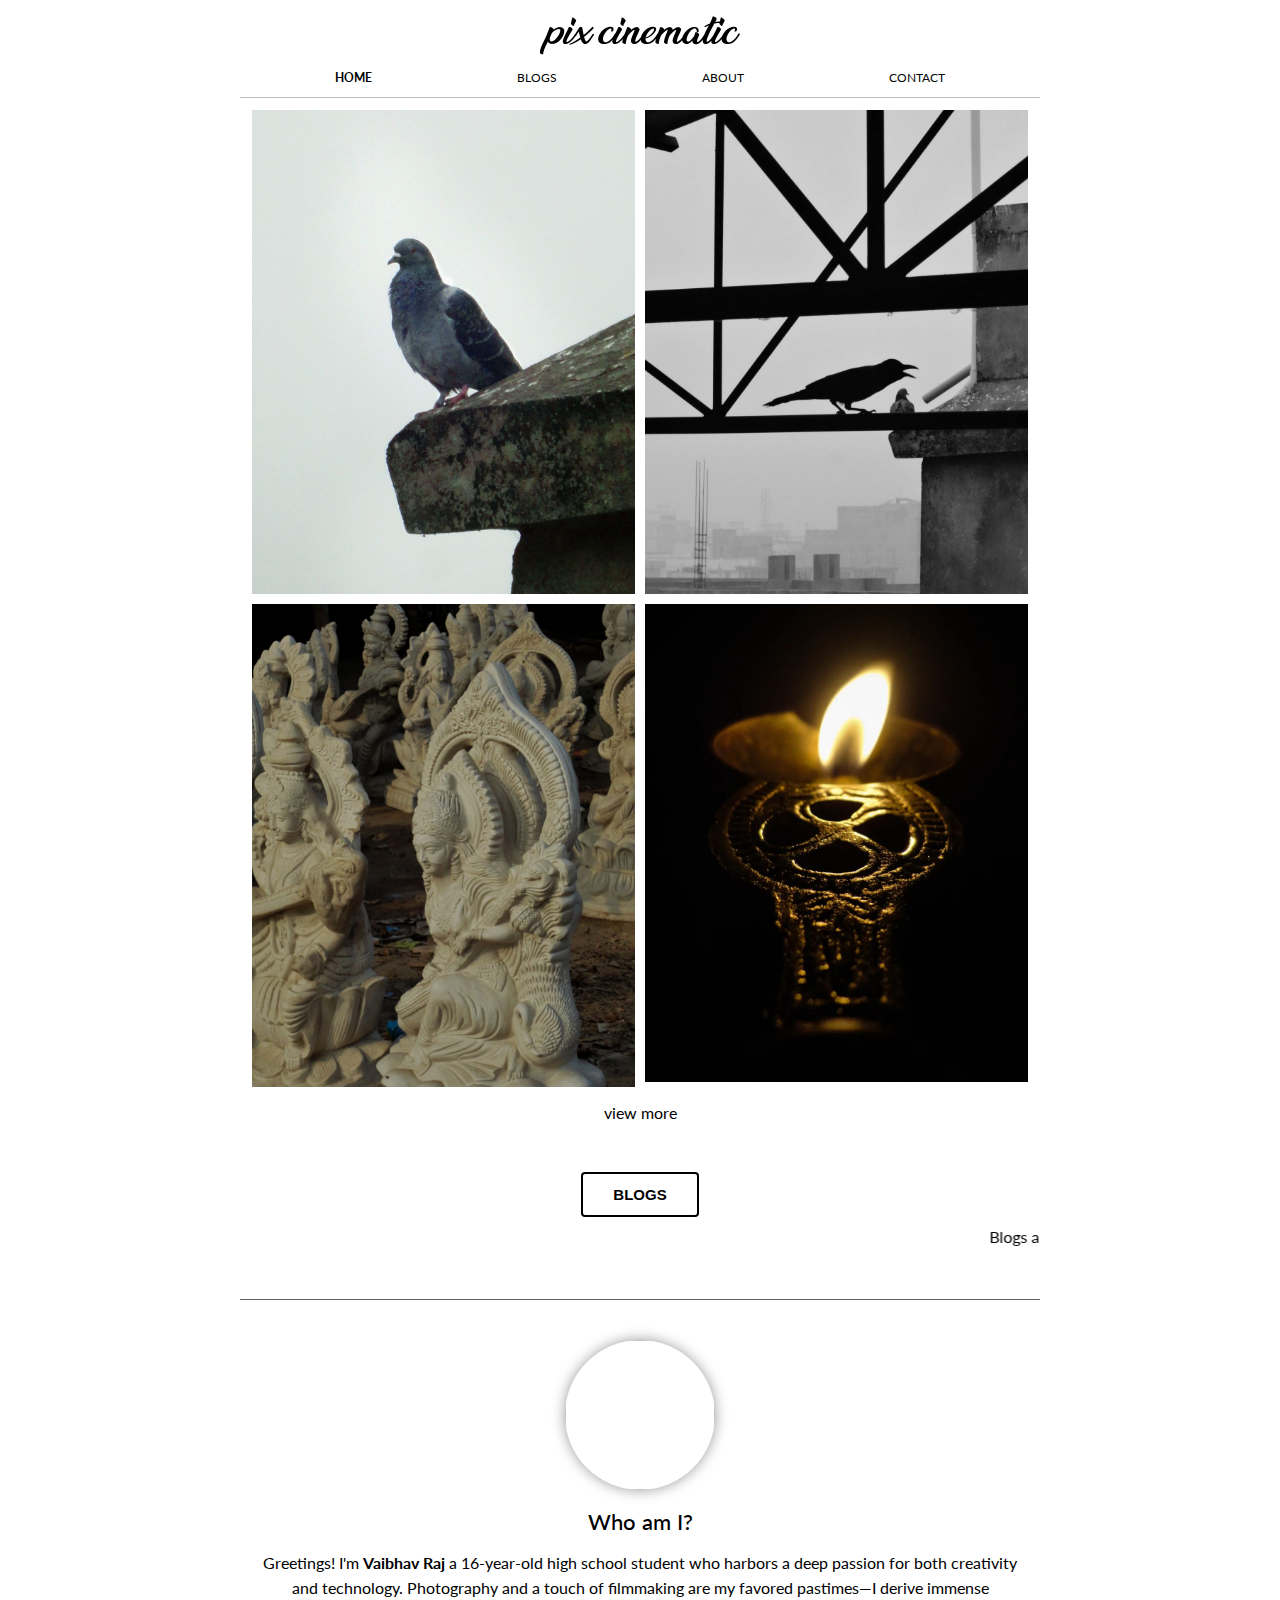
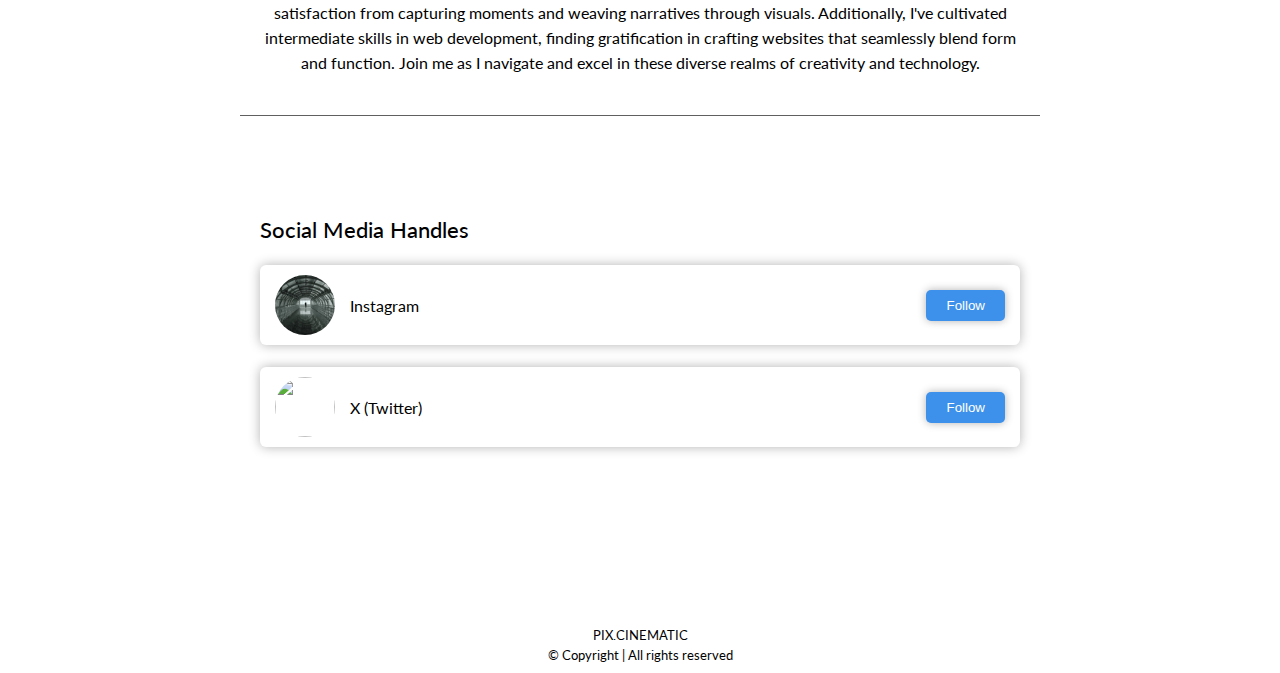
==== commit 5994b25c: "Add files via upload" ====
--- a/index.html
+++ b/index.html
@@ -1,5 +1,5 @@
 <!DOCTYPE html>
-<html lang="en">
+<html lang="en">   
 <head>
     <meta charset="UTF-8">
     <meta name="viewport" content="width=device-width, initial-scale=1.0">
--- a/styles/general.css
+++ b/styles/general.css
@@ -47,7 +47,7 @@
     color: white;
 }
 .contatct-handles {
-    margin-top: 50px;
+    margin-top: 10px;
     margin-bottom: 450px;
 }
 .contatct-individual {
@@ -63,6 +63,12 @@
     padding-bottom: 5px;
     border-radius: 4px;
 }
+.contact-text0 {
+    margin-top: 50px;
+    text-align: center;
+    font-size: 22px;
+    font-weight:500;
+}
 .contatct-img {
     height: 50px;
     margin-right: 10px;
@@ -75,3 +81,63 @@
 .anchor-contact {
     text-decoration: none;
 }
+@media screen and (max-width: 767px) {
+    body{
+        width: 100%;
+        justify-content: center;
+        margin: 0 auto;
+    }
+    .website-title-container{
+        width: 100%;
+        justify-content: center;
+        margin: 0 auto;
+    }   
+}
+@media screen and (min-width: 768px) and (max-width: 1024px) {
+    body{
+        width: 800px;
+        justify-content: center;
+        margin: 0 auto;
+    }
+    .website-title-container{
+        width: 100%;
+        width: 800px;
+        justify-content: center;
+        margin: 0 auto;
+    }
+    .blogs {
+        display: flex;
+        flex-wrap: wrap;
+        flex-direction: row;
+        justify-content: center;
+        gap: 20px;
+    }
+    .blog-item {
+        width: 45%;
+        max-width: 500px;
+    }
+}
+@media screen and (min-width: 1025px) {
+    body{
+        width: 800px;
+        justify-content: center;
+        margin: 0 auto;
+    }
+    .website-title-container{
+        width: 100%;
+        width: 800px;
+        justify-content: center;
+        margin: 0 auto;
+    }
+    .blogs {
+        display: flex;
+        flex-wrap: wrap;
+        flex-direction: row;
+        justify-content: center;
+        gap: 20px;
+    }
+    .blog-item {
+        width: 45%;
+        max-width: 500px;
+    }
+}
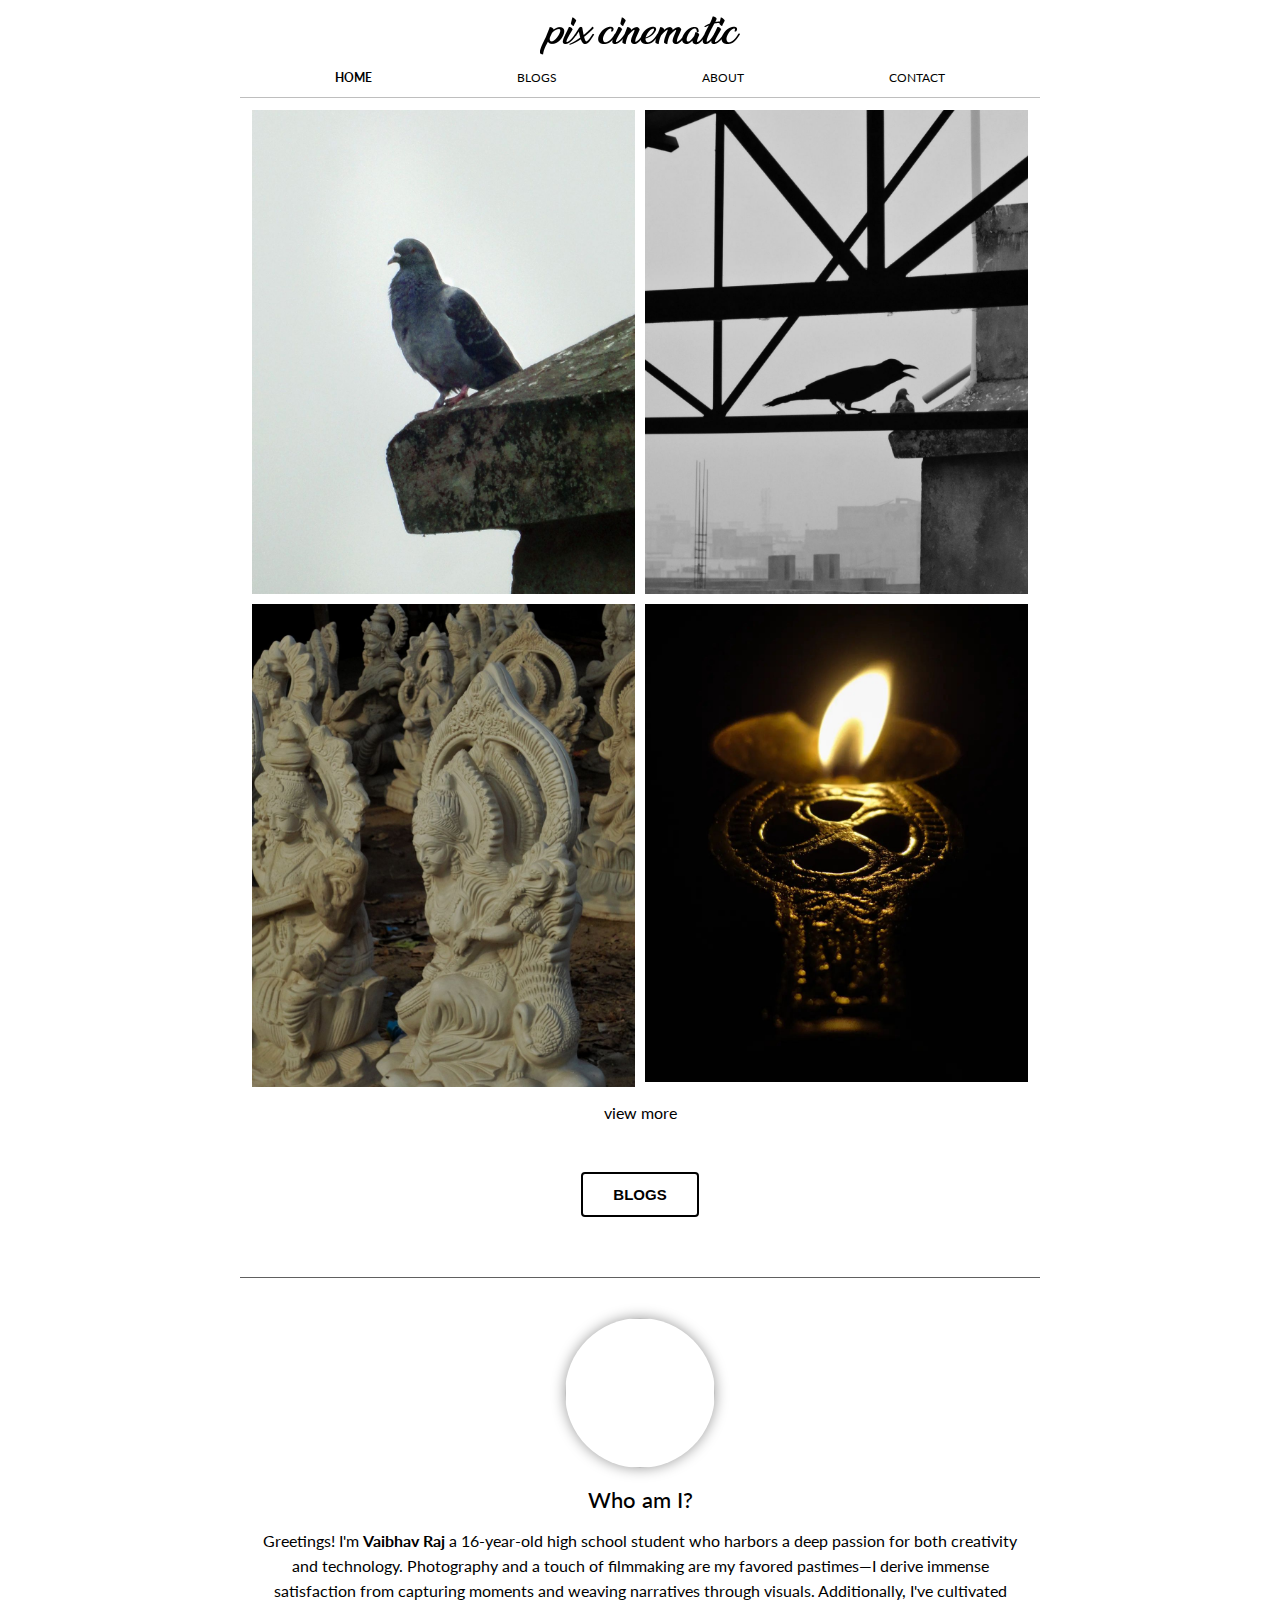
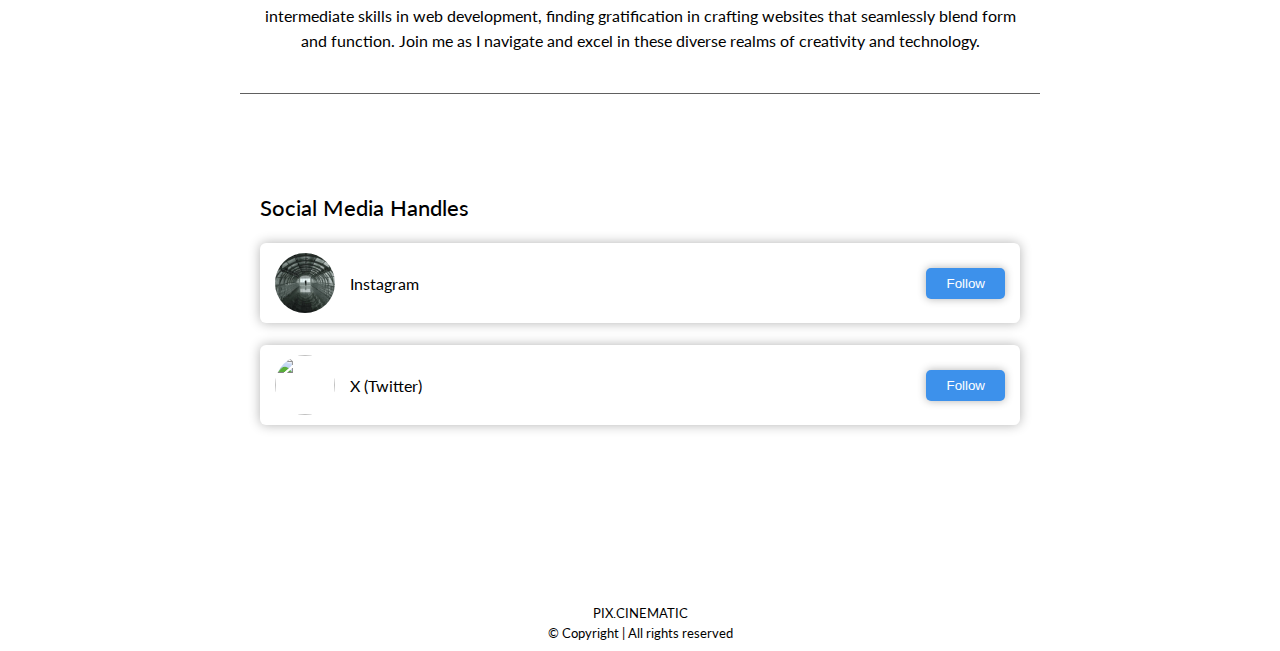
==== commit 4e12d6a7: "Update index.html" ====
--- a/index.html
+++ b/index.html
@@ -51,9 +51,10 @@
             BLOGS
             </a>
         </button>
+        <!--
         <marquee behavior="" direction="left" loop="" class="marquee-tag">
             Blogs are uploaded every sunday at 9:00 PM IST
-        </marquee>
+        </marquee>-->
     </div>
     <div class="line-break"></div>
     <div class="portfolio">
@@ -110,4 +111,4 @@
         </p>
     </div>
 </body>
-</html>+</html>
